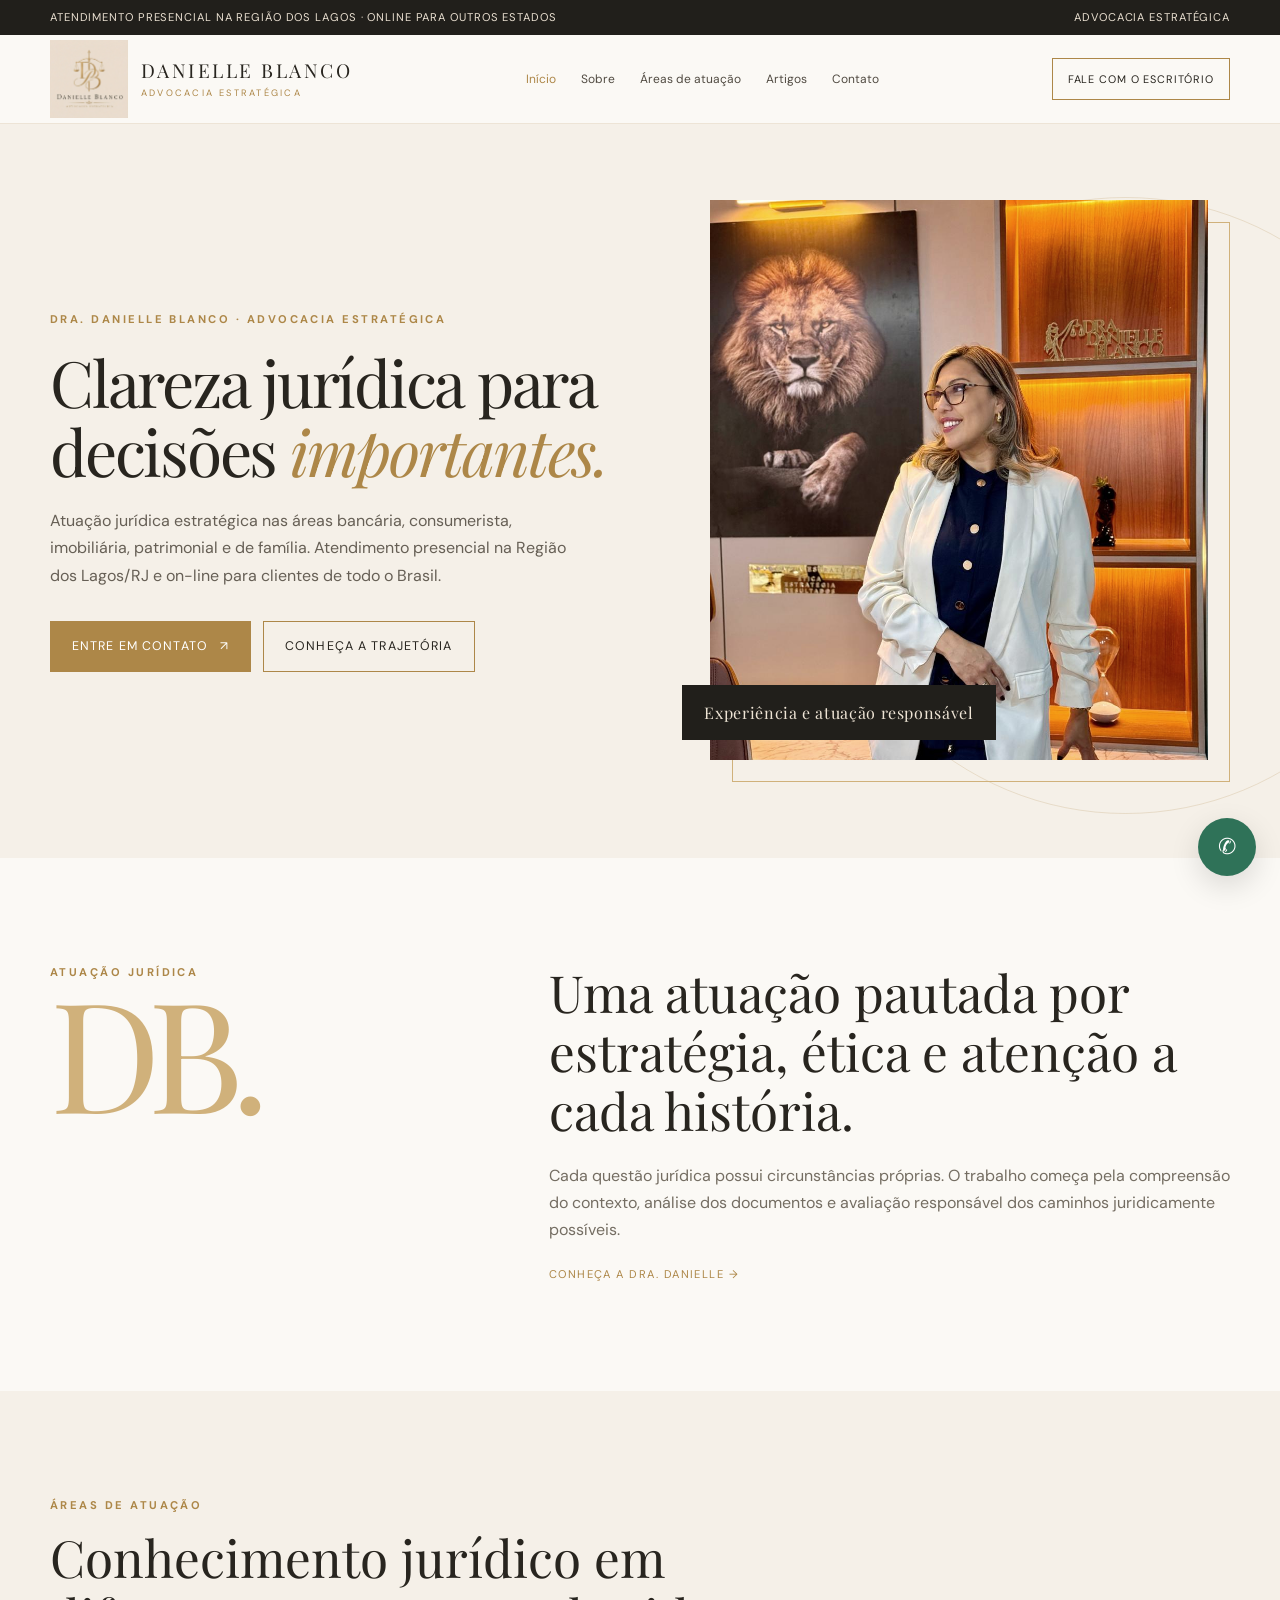
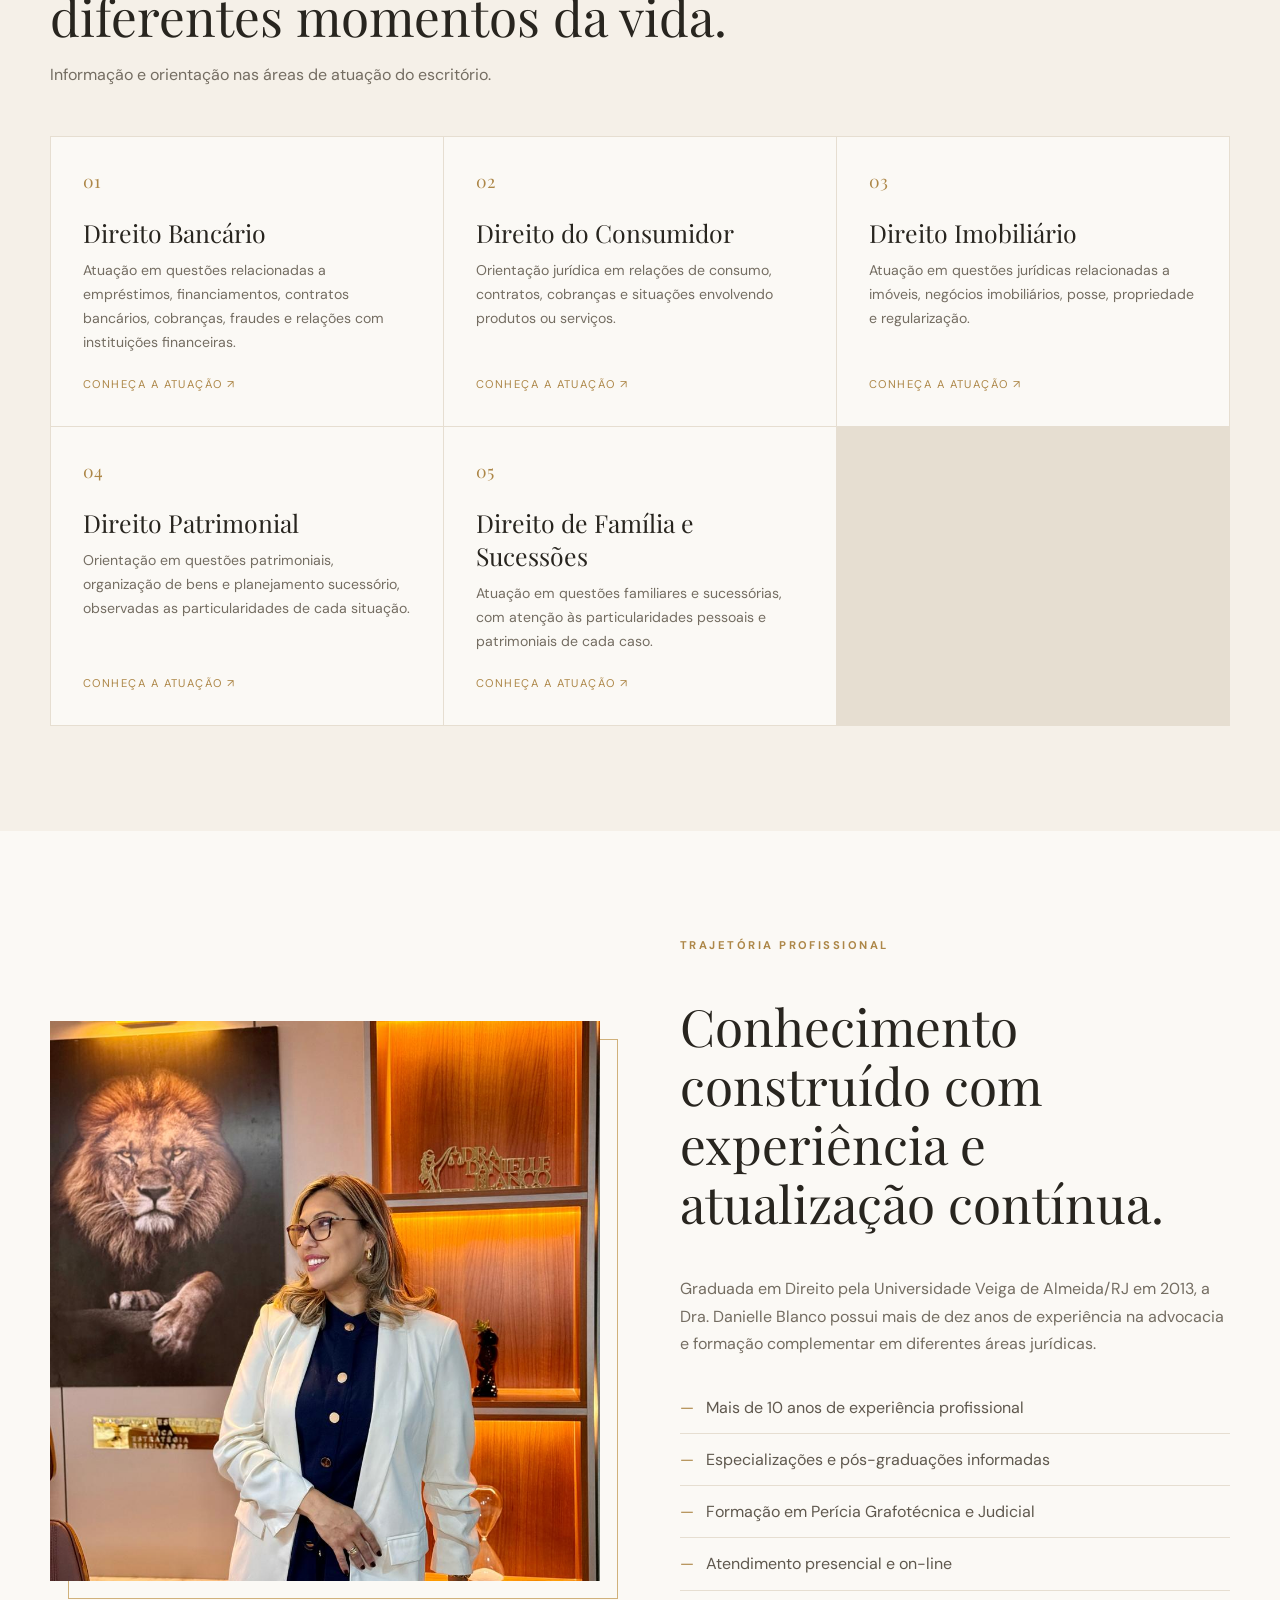
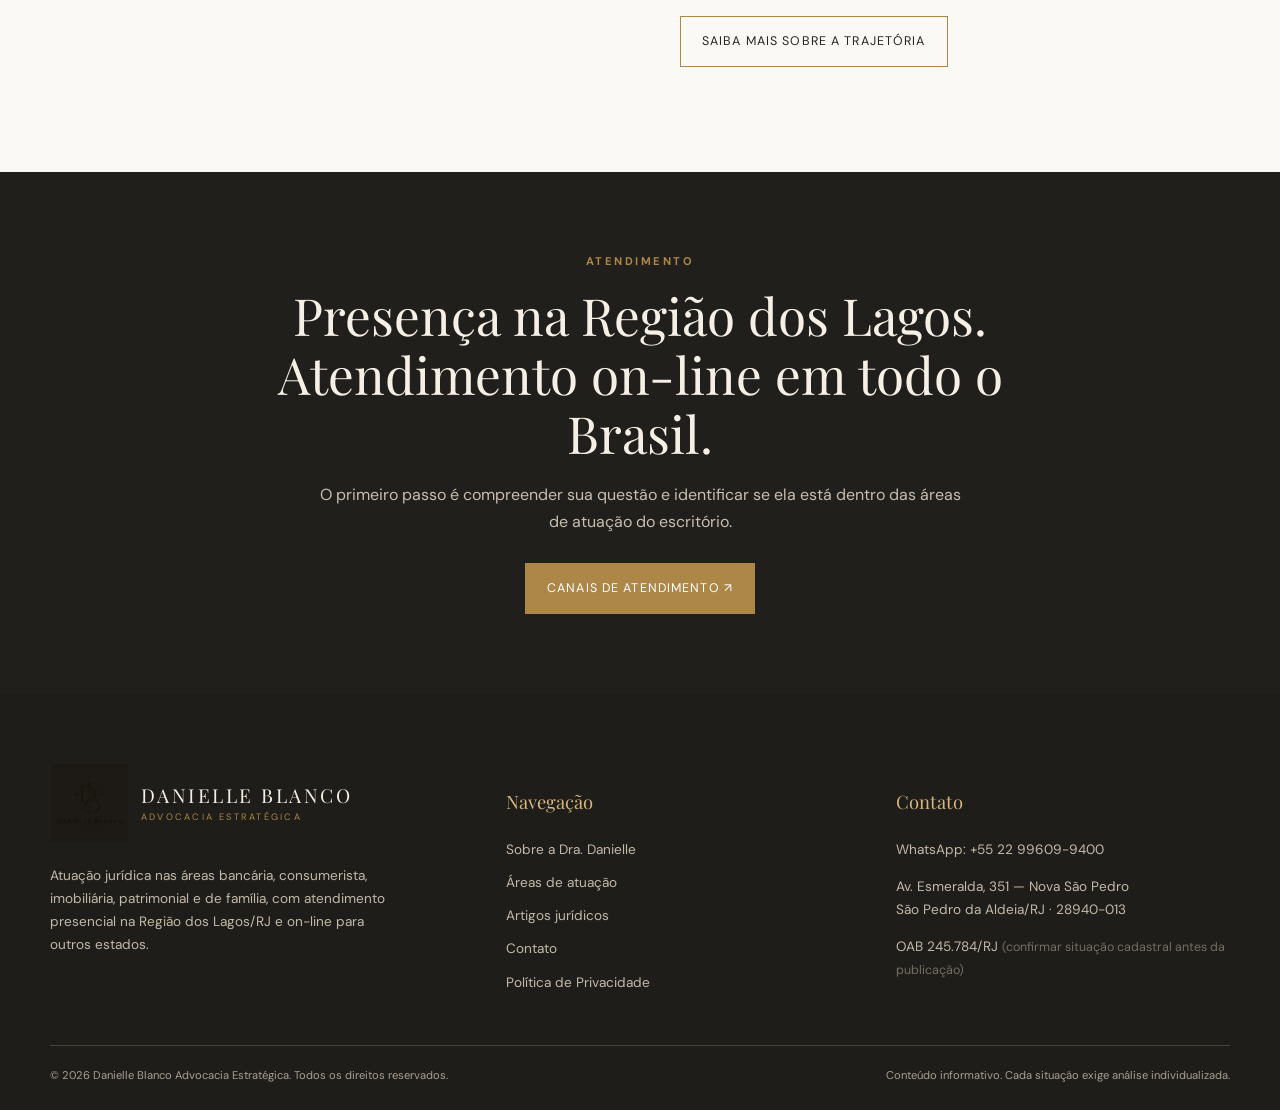
==== index.html @ 58172bd4 "first commit" ====
<!doctype html><html lang="pt-BR"><head><meta charset="utf-8"><meta name="viewport" content="width=device-width, initial-scale=1"><title>Dra. Danielle Blanco | Advocacia Estratégica</title><meta name="description" content="Advocacia bancária, consumerista, imobiliária, patrimonial e de família. Atendimento na Região dos Lagos/RJ e on-line em todo o Brasil."><meta name="robots" content="index,follow"><link rel="canonical" href="https://www.seudominio.com.br/index.html"><meta property="og:type" content="website"><meta property="og:title" content="Dra. Danielle Blanco | Advocacia Estratégica"><meta property="og:description" content="Advocacia bancária, consumerista, imobiliária, patrimonial e de família. Atendimento na Região dos Lagos/RJ e on-line em todo o Brasil."><meta property="og:image" content="assets/danielle-blanco-escritorio.jpg"><meta name="theme-color" content="#f5f0e8"><link rel="stylesheet" href="assets/site.css"><link rel="icon" href="assets/logo-danielle-blanco.jpg"></head><body><div class="topbar"><div class="container"><span>ATENDIMENTO PRESENCIAL NA REGIÃO DOS LAGOS · ONLINE PARA OUTROS ESTADOS</span><span>ADVOCACIA ESTRATÉGICA</span></div></div>
<header class="header"><div class="container nav"><a class="brand" href="index.html"><img src="assets/logo-danielle-blanco.jpg" alt="Logotipo Danielle Blanco Advocacia Estratégica"><span class="brand-name">DANIELLE BLANCO<span class="brand-sub">Advocacia Estratégica</span></span></a><button class="menu-btn" aria-label="Abrir menu" aria-expanded="false">☰</button><nav class="navlinks" aria-label="Navegação principal"><a class="active" href="index.html">Início</a><a href="sobre.html">Sobre</a><a href="index.html#areas">Áreas de atuação</a><a href="artigos.html">Artigos</a><a href="contato.html">Contato</a></nav><a class="nav-cta" href="contato.html">Fale com o escritório</a></div></header><main><section class="hero"><div class="container hero-grid"><div class="reveal"><div class="eyebrow">Dra. Danielle Blanco · Advocacia Estratégica</div><h1>Clareza jurídica para decisões <em>importantes.</em></h1><p>Atuação jurídica estratégica nas áreas bancária, consumerista, imobiliária, patrimonial e de família. Atendimento presencial na Região dos Lagos/RJ e on-line para clientes de todo o Brasil.</p><div class="hero-actions"><a class="btn" href="contato.html">Entre em contato <span>↗</span></a><a class="btn btn-outline" href="sobre.html">Conheça a trajetória</a></div></div><div class="hero-photo reveal delay-2"><img src="assets/danielle-blanco-escritorio.jpg" alt="Dra. Danielle Blanco em seu escritório"><div class="photo-caption">Experiência e atuação responsável</div></div></div></section>
<section class="section"><div class="container intro-grid"><div class="reveal"><div class="eyebrow">Atuação jurídica</div><div class="intro-mark">DB.</div></div><div class="intro-copy reveal delay-1"><h2>Uma atuação pautada por estratégia, ética e atenção a cada história.</h2><p class="muted">Cada questão jurídica possui circunstâncias próprias. O trabalho começa pela compreensão do contexto, análise dos documentos e avaliação responsável dos caminhos juridicamente possíveis.</p><a class="arrow-link" href="sobre.html">Conheça a Dra. Danielle →</a></div></div></section>
<section class="section specialties" id="areas"><div class="container"><div class="section-head reveal"><div class="eyebrow">Áreas de atuação</div><h2>Conhecimento jurídico em diferentes momentos da vida.</h2><p>Informação e orientação nas áreas de atuação do escritório.</p></div><div class="cards"><a class="specialty-card reveal delay-0" href="direito-bancario.html"><span class="number">01</span><h3>Direito Bancário</h3><p>Atuação em questões relacionadas a empréstimos, financiamentos, contratos bancários, cobranças, fraudes e relações com instituições financeiras.</p><span class="arrow-link">Conheça a atuação ↗</span></a><a class="specialty-card reveal delay-1" href="direito-do-consumidor.html"><span class="number">02</span><h3>Direito do Consumidor</h3><p>Orientação jurídica em relações de consumo, contratos, cobranças e situações envolvendo produtos ou serviços.</p><span class="arrow-link">Conheça a atuação ↗</span></a><a class="specialty-card reveal delay-2" href="direito-imobiliario.html"><span class="number">03</span><h3>Direito Imobiliário</h3><p>Atuação em questões jurídicas relacionadas a imóveis, negócios imobiliários, posse, propriedade e regularização.</p><span class="arrow-link">Conheça a atuação ↗</span></a><a class="specialty-card reveal delay-0" href="direito-patrimonial.html"><span class="number">04</span><h3>Direito Patrimonial</h3><p>Orientação em questões patrimoniais, organização de bens e planejamento sucessório, observadas as particularidades de cada situação.</p><span class="arrow-link">Conheça a atuação ↗</span></a><a class="specialty-card reveal delay-1" href="familia-e-sucessoes.html"><span class="number">05</span><h3>Direito de Família e Sucessões</h3><p>Atuação em questões familiares e sucessórias, com atenção às particularidades pessoais e patrimoniais de cada caso.</p><span class="arrow-link">Conheça a atuação ↗</span></a></div></div></section>
<section class="section"><div class="container split"><div class="split-photo reveal"><img src="assets/danielle-blanco-escritorio.jpg" alt="Retrato profissional da Dra. Danielle Blanco"></div><div class="reveal delay-1"><div class="eyebrow">Trajetória profissional</div><h2 class="serif" style="font-size:clamp(2.2rem,4vw,3.7rem);line-height:1.15">Conhecimento construído com experiência e atualização contínua.</h2><p class="muted">Graduada em Direito pela Universidade Veiga de Almeida/RJ em 2013, a Dra. Danielle Blanco possui mais de dez anos de experiência na advocacia e formação complementar em diferentes áreas jurídicas.</p><ul class="feature-list"><li>Mais de 10 anos de experiência profissional</li><li>Especializações e pós-graduações informadas</li><li>Formação em Perícia Grafotécnica e Judicial</li><li>Atendimento presencial e on-line</li></ul><a class="btn btn-outline" href="sobre.html">Saiba mais sobre a trajetória</a></div></div></section>
<section class="band"><div class="container reveal"><div class="eyebrow">Atendimento</div><h2>Presença na Região dos Lagos. Atendimento on-line em todo o Brasil.</h2><p>O primeiro passo é compreender sua questão e identificar se ela está dentro das áreas de atuação do escritório.</p><a class="btn" href="contato.html">Canais de atendimento ↗</a></div></section></main><footer class="footer"><div class="container"><div class="footer-grid">
<div><a class="brand" href="index.html"><img src="assets/logo-danielle-blanco.jpg" alt="Logo Danielle Blanco"><span class="brand-name">DANIELLE BLANCO<span class="brand-sub">Advocacia Estratégica</span></span></a><p style="max-width:340px;margin-top:22px">Atuação jurídica nas áreas bancária, consumerista, imobiliária, patrimonial e de família, com atendimento presencial na Região dos Lagos/RJ e on-line para outros estados.</p></div>
<div><h4>Navegação</h4><div class="footer-links"><a href="sobre.html">Sobre a Dra. Danielle</a><a href="index.html#areas">Áreas de atuação</a><a href="artigos.html">Artigos jurídicos</a><a href="contato.html">Contato</a><a href="privacidade.html">Política de Privacidade</a></div></div>
<div><h4>Contato</h4><p>WhatsApp: <a href="https://wa.me/5522996099400" target="_blank" rel="noopener">+55 22 99609-9400</a></p><p>Av. Esmeralda, 351 — Nova São Pedro<br>São Pedro da Aldeia/RJ · 28940-013</p><p>OAB 245.784/RJ <span class="legal-small">(confirmar situação cadastral antes da publicação)</span></p></div>
</div><div class="copyright"><span>© <span data-year></span> Danielle Blanco Advocacia Estratégica. Todos os direitos reservados.</span><span>Conteúdo informativo. Cada situação exige análise individualizada.</span></div></div></footer><a class="whatsapp" href="https://wa.me/5522996099400" target="_blank" rel="noopener" aria-label="Conversar pelo WhatsApp">✆</a><script src="assets/site.js" defer></script></body></html>
---- assets/site.css ----
@import url('https://fonts.googleapis.com/css2?family=DM+Sans:wght@400;500;600;700&family=Playfair+Display:wght@400;500;600&display=swap');
:root{--ivory:#f5f0e8;--paper:#fbf9f5;--ink:#28251f;--muted:#746d62;--gold:#ad8748;--gold2:#d0b17b;--line:#e6ded1;--dark:#211f1b;--white:#fff;--serif:'Playfair Display',Georgia,serif;--sans:'DM Sans',Arial,sans-serif;--max:1180px}
*{box-sizing:border-box}html{scroll-behavior:smooth}body{margin:0;background:var(--paper);color:var(--ink);font-family:var(--sans);line-height:1.7;-webkit-font-smoothing:antialiased}a{color:inherit;text-decoration:none}img{display:block;max-width:100%}button{font:inherit}.container{width:min(var(--max),calc(100% - 48px));margin:auto}.eyebrow{font-size:.7rem;letter-spacing:.22em;text-transform:uppercase;color:var(--gold);font-weight:700}.serif{font-family:var(--serif);font-weight:400}.muted{color:var(--muted)}.gold-line{width:64px;height:1px;background:var(--gold);margin:22px 0}.btn{display:inline-flex;align-items:center;justify-content:center;gap:12px;padding:14px 21px;border:1px solid var(--gold);background:var(--gold);color:white;font-size:.78rem;letter-spacing:.09em;text-transform:uppercase;transition:.35s ease;cursor:pointer}.btn:hover{background:var(--ink);border-color:var(--ink);transform:translateY(-2px)}.btn-outline{background:transparent;color:var(--ink)}.btn-outline:hover{color:#fff}.topbar{background:var(--dark);color:#e9dfd0;font-size:.7rem;letter-spacing:.08em;padding:8px 0}.topbar .container{display:flex;justify-content:space-between;gap:16px}.header{position:sticky;top:0;z-index:50;background:rgba(251,249,245,.94);backdrop-filter:blur(14px);border-bottom:1px solid rgba(173,135,72,.18)}.nav{height:88px;display:flex;align-items:center;justify-content:space-between}.brand{display:flex;align-items:center;gap:13px}.brand img{width:78px;height:78px;object-fit:contain;object-position:center;background:transparent;mix-blend-mode:multiply;flex:0 0 auto}.brand-name{font-family:var(--serif);font-size:1.2rem;letter-spacing:.13em;line-height:1.15}.brand-sub{display:block;font: .58rem var(--sans);letter-spacing:.24em;color:var(--gold);margin-top:5px;text-transform:uppercase}.navlinks{display:flex;align-items:center;gap:25px;font-size:.75rem;color:#514b42}.navlinks a{transition:color .25s}.navlinks a:hover,.navlinks a.active{color:var(--gold)}.nav-cta{padding:11px 15px;border:1px solid var(--gold);font-size:.68rem;letter-spacing:.08em;text-transform:uppercase}.menu-btn{display:none;background:none;border:0;font-size:1.5rem;color:var(--ink)}.hero{position:relative;overflow:hidden;background:var(--ivory);min-height:660px;display:flex;align-items:center}.hero:after{content:"";position:absolute;width:48vw;height:48vw;border:1px solid rgba(173,135,72,.2);border-radius:50%;right:-12vw;top:10%;pointer-events:none}.hero-grid{display:grid;grid-template-columns:1fr .88fr;align-items:center;gap:70px;padding:76px 0;position:relative;z-index:1}.hero h1{font:clamp(2.8rem,5vw,5.3rem)/1.08 var(--serif);letter-spacing:-.035em;margin:18px 0 22px;max-width:660px}.hero h1 em{color:var(--gold);font-weight:400}.hero p{max-width:530px;color:#665f55;font-size:1rem}.hero-photo{position:relative;padding:0 22px 22px 0}.hero-photo:before{content:"";position:absolute;inset:22px 0 0 22px;border:1px solid var(--gold2)}.hero-photo img{position:relative;width:100%;height:560px;object-fit:cover;object-position:center 24%;filter:saturate(.88)}.photo-caption{position:absolute;bottom:42px;left:-28px;background:var(--dark);color:#eee4d5;padding:17px 22px;font:1rem var(--serif);letter-spacing:.04em}.hero-actions{display:flex;gap:12px;flex-wrap:wrap;margin-top:32px}.section{padding:105px 0}.section-head{max-width:690px;margin-bottom:48px}.section-head h2{font:clamp(2.1rem,4vw,3.6rem)/1.14 var(--serif);margin:13px 0}.section-head p{color:var(--muted)}.intro-grid{display:grid;grid-template-columns:.75fr 1.25fr;gap:90px;align-items:start}.intro-mark{font:clamp(5rem,12vw,10rem)/.9 var(--serif);color:var(--gold2);letter-spacing:-.08em}.intro-copy h2{font:clamp(2rem,4vw,3.5rem)/1.15 var(--serif);margin:0 0 22px}.specialties{background:var(--ivory)}.cards{display:grid;grid-template-columns:repeat(3,1fr);gap:1px;background:var(--line);border:1px solid var(--line)}.specialty-card{background:var(--paper);padding:32px;min-height:250px;display:flex;flex-direction:column;transition:background .35s,transform .35s}.specialty-card:hover{background:#fff;transform:translateY(-5px);position:relative;z-index:2}.number{font:1.1rem var(--serif);color:var(--gold)}.specialty-card h3{font:1.55rem var(--serif);font-weight:400;margin:24px 0 10px}.specialty-card p{font-size:.88rem;color:var(--muted);margin:0 0 20px}.arrow-link{margin-top:auto;font-size:.7rem;letter-spacing:.13em;text-transform:uppercase;color:var(--gold)}.split{display:grid;grid-template-columns:1fr 1fr;gap:80px;align-items:center}.split-photo{position:relative}.split-photo img{width:100%;height:560px;object-fit:cover;object-position:center 20%}.split-photo:after{content:"";position:absolute;inset:18px -18px -18px 18px;border:1px solid var(--gold2);z-index:-1}.feature-list{list-style:none;padding:0;margin:25px 0}.feature-list li{padding:12px 0;border-bottom:1px solid var(--line);color:#5f584e}.feature-list li:before{content:"—";color:var(--gold);margin-right:12px}.band{background:var(--dark);color:#f5efe5;padding:80px 0;text-align:center}.band h2{font:clamp(2rem,4vw,3.6rem)/1.15 var(--serif);max-width:820px;margin:15px auto}.band p{color:#c8beb0;max-width:650px;margin:18px auto 28px}.page-hero{background:var(--ivory);padding:100px 0 82px;border-bottom:1px solid var(--line)}.page-hero h1{font:clamp(2.7rem,5vw,4.7rem)/1.08 var(--serif);max-width:900px;margin:16px 0}.page-hero p{max-width:690px;color:var(--muted);font-size:1.02rem}.content-grid{display:grid;grid-template-columns:minmax(0,780px) 1fr;gap:80px}.prose h2{font:2rem var(--serif);font-weight:400;margin:42px 0 14px}.prose h3{font:1.35rem var(--serif);font-weight:400;margin:30px 0 10px}.prose p,.prose li{color:#625b51}.prose ul{padding-left:20px}.prose li{padding:5px 0}.side-note{background:var(--ivory);padding:28px;height:max-content}.side-note h3{font:1.4rem var(--serif);font-weight:400;margin:0 0 12px}.side-note p{font-size:.88rem;color:var(--muted)}.pillars{display:grid;grid-template-columns:repeat(2,1fr);gap:15px;margin:30px 0}.pillar{border:1px solid var(--line);padding:20px}.pillar strong{display:block;font:1.2rem var(--serif);font-weight:400;margin-bottom:5px}.article-grid{display:grid;grid-template-columns:repeat(2,1fr);gap:22px}.article-card{padding:28px;border:1px solid var(--line);background:#fff}.article-card h3{font:1.5rem var(--serif);font-weight:400;margin:12px 0}.article-card p{font-size:.9rem;color:var(--muted)}.contact-grid{display:grid;grid-template-columns:1fr 1fr;gap:60px}.contact-item{padding:20px 0;border-bottom:1px solid var(--line)}.contact-item strong{display:block;font:1.25rem var(--serif);font-weight:400}.form{display:grid;gap:14px}.form input,.form textarea,.form select{width:100%;padding:15px;border:1px solid var(--line);background:#fff;font: .9rem var(--sans);color:var(--ink)}.form textarea{min-height:130px;resize:vertical}.footer{background:#1f1d19;color:#eee5d8;padding:70px 0 25px}.footer-grid{display:grid;grid-template-columns:1.2fr 1fr 1fr;gap:55px}.footer .brand-name{color:#f5eee4}.footer p,.footer a{color:#c3b9aa;font-size:.85rem}.footer h4{font:1.15rem var(--serif);font-weight:400;color:#d5b77f}.footer-links{display:grid;gap:10px}.copyright{border-top:1px solid #474137;margin-top:50px;padding-top:20px;color:#a99f91;font-size:.7rem;display:flex;justify-content:space-between;gap:20px}.reveal{opacity:0;transform:translateY(24px);transition:opacity .8s ease,transform .8s cubic-bezier(.2,.7,.2,1)}.reveal.visible{opacity:1;transform:none}.delay-1{transition-delay:.12s}.delay-2{transition-delay:.24s}.delay-3{transition-delay:.36s}.whatsapp{position:fixed;right:24px;bottom:24px;z-index:60;width:58px;height:58px;border-radius:50%;background:#2f7258;color:white;display:grid;place-items:center;box-shadow:0 10px 30px #0002;font-size:1.35rem;transition:.3s}.whatsapp:hover{transform:translateY(-4px) scale(1.04)}.notice{background:#f2eadc;border-left:3px solid var(--gold);padding:16px 20px;color:#625747;font-size:.85rem}.breadcrumb{font-size:.72rem;color:var(--muted);letter-spacing:.04em;margin-bottom:20px}.breadcrumb a{color:var(--gold)}.legal-small{font-size:.78rem;color:var(--muted)}@media(max-width:900px){.navlinks{display:none;position:absolute;top:88px;left:0;right:0;background:var(--paper);padding:25px 24px;flex-direction:column;align-items:flex-start;border-bottom:1px solid var(--line)}.navlinks.open{display:flex}.menu-btn{display:block}.nav-cta{display:none}.hero-grid,.intro-grid,.split,.content-grid,.contact-grid{grid-template-columns:1fr;gap:42px}.hero{min-height:auto}.hero-grid{padding:65px 0}.hero-photo img{height:520px}.cards{grid-template-columns:repeat(2,1fr)}.footer-grid{grid-template-columns:1fr 1fr}.split-photo{max-width:600px}.content-grid{gap:35px}}@media(max-width:600px){.brand img{width:62px;height:62px}.container{width:min(100% - 34px,var(--max))}.topbar .container{justify-content:center;text-align:center}.topbar span:last-child{display:none}.nav{height:76px}.brand img{width:52px;height:52px}.brand-name{font-size:1rem}.navlinks{top:76px}.hero h1{font-size:2.75rem}.hero-photo img{height:430px}.photo-caption{left:-8px;bottom:28px}.section{padding:72px 0}.cards,.article-grid,.pillars{grid-template-columns:1fr}.specialty-card{min-height:220px}.page-hero{padding:70px 0 58px}.footer-grid{grid-template-columns:1fr;gap:30px}.copyright{flex-direction:column}.split-photo img{height:440px}.band{padding:65px 0}.intro-grid{gap:20px}.intro-mark{font-size:6rem}}@media(prefers-reduced-motion:reduce){html{scroll-behavior:auto}*,*:before,*:after{animation-duration:.01ms!important;transition-duration:.01ms!important}.reveal{opacity:1;transform:none}}
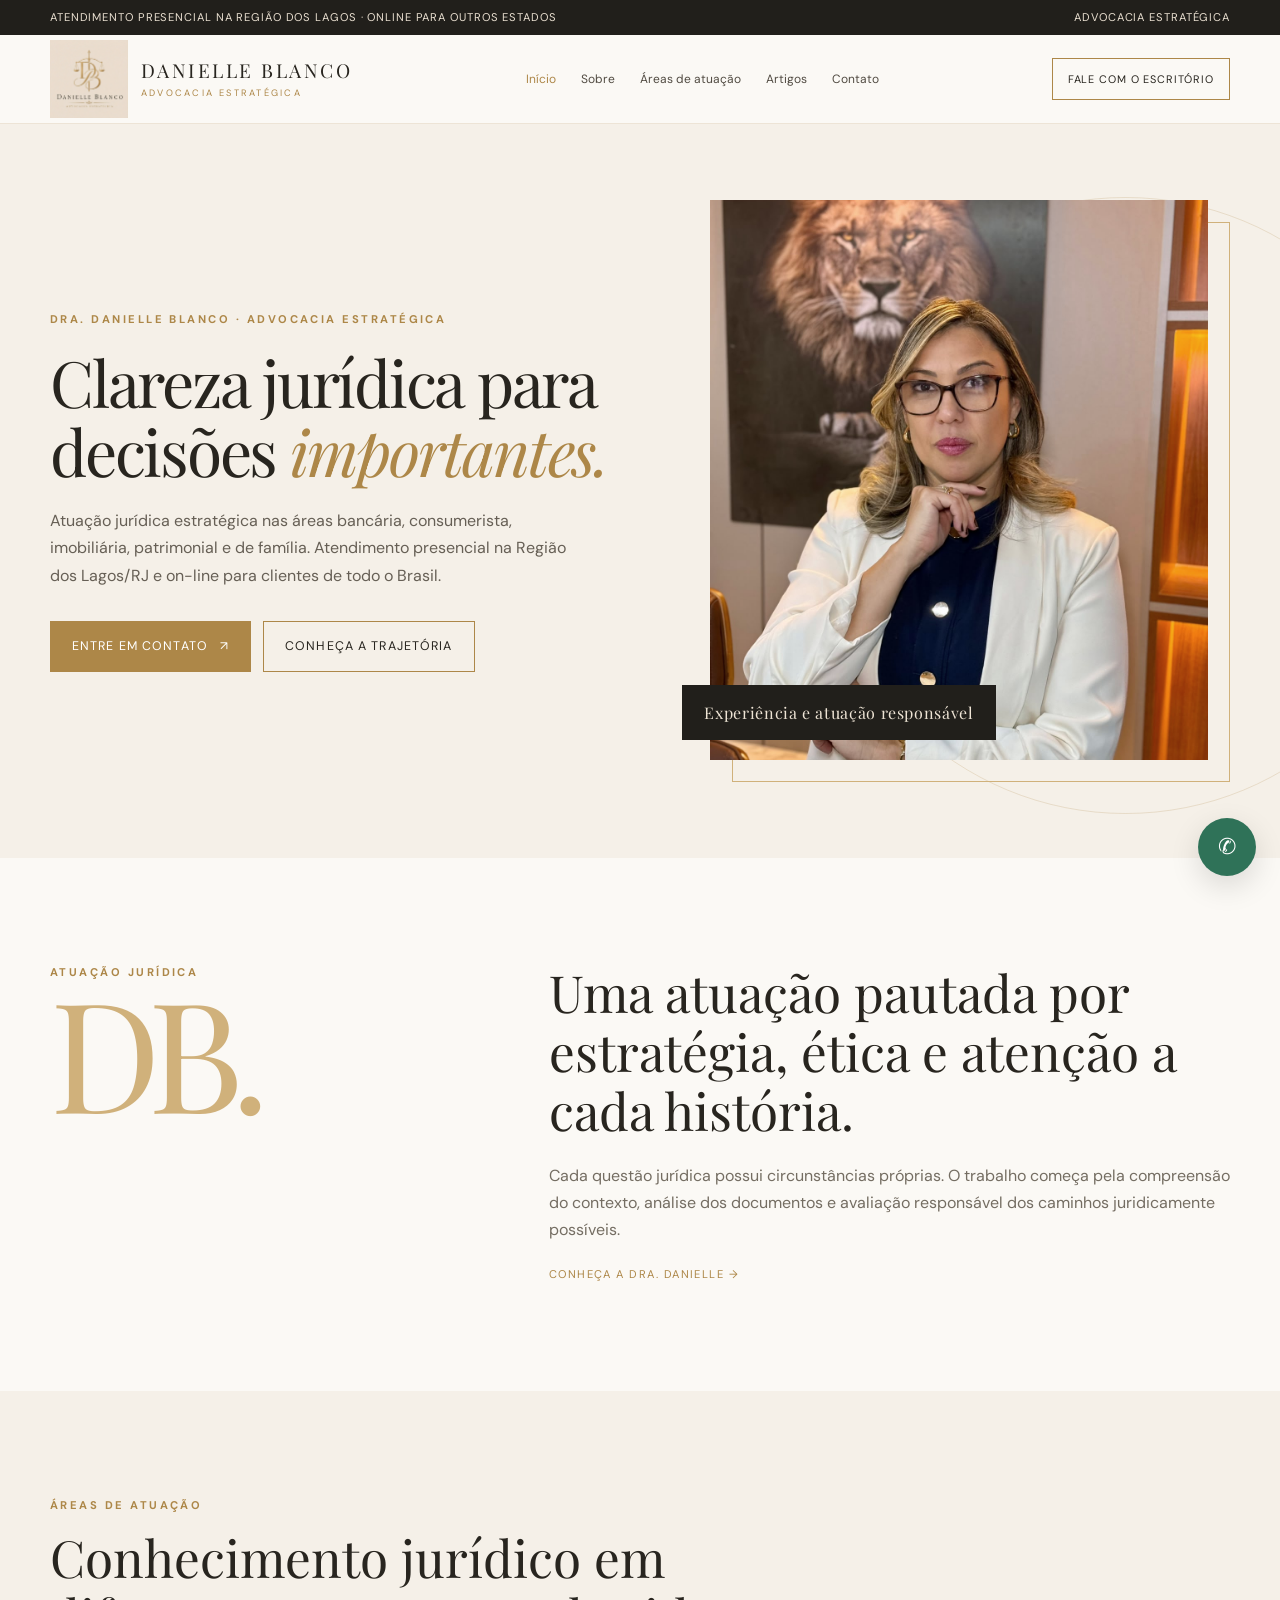
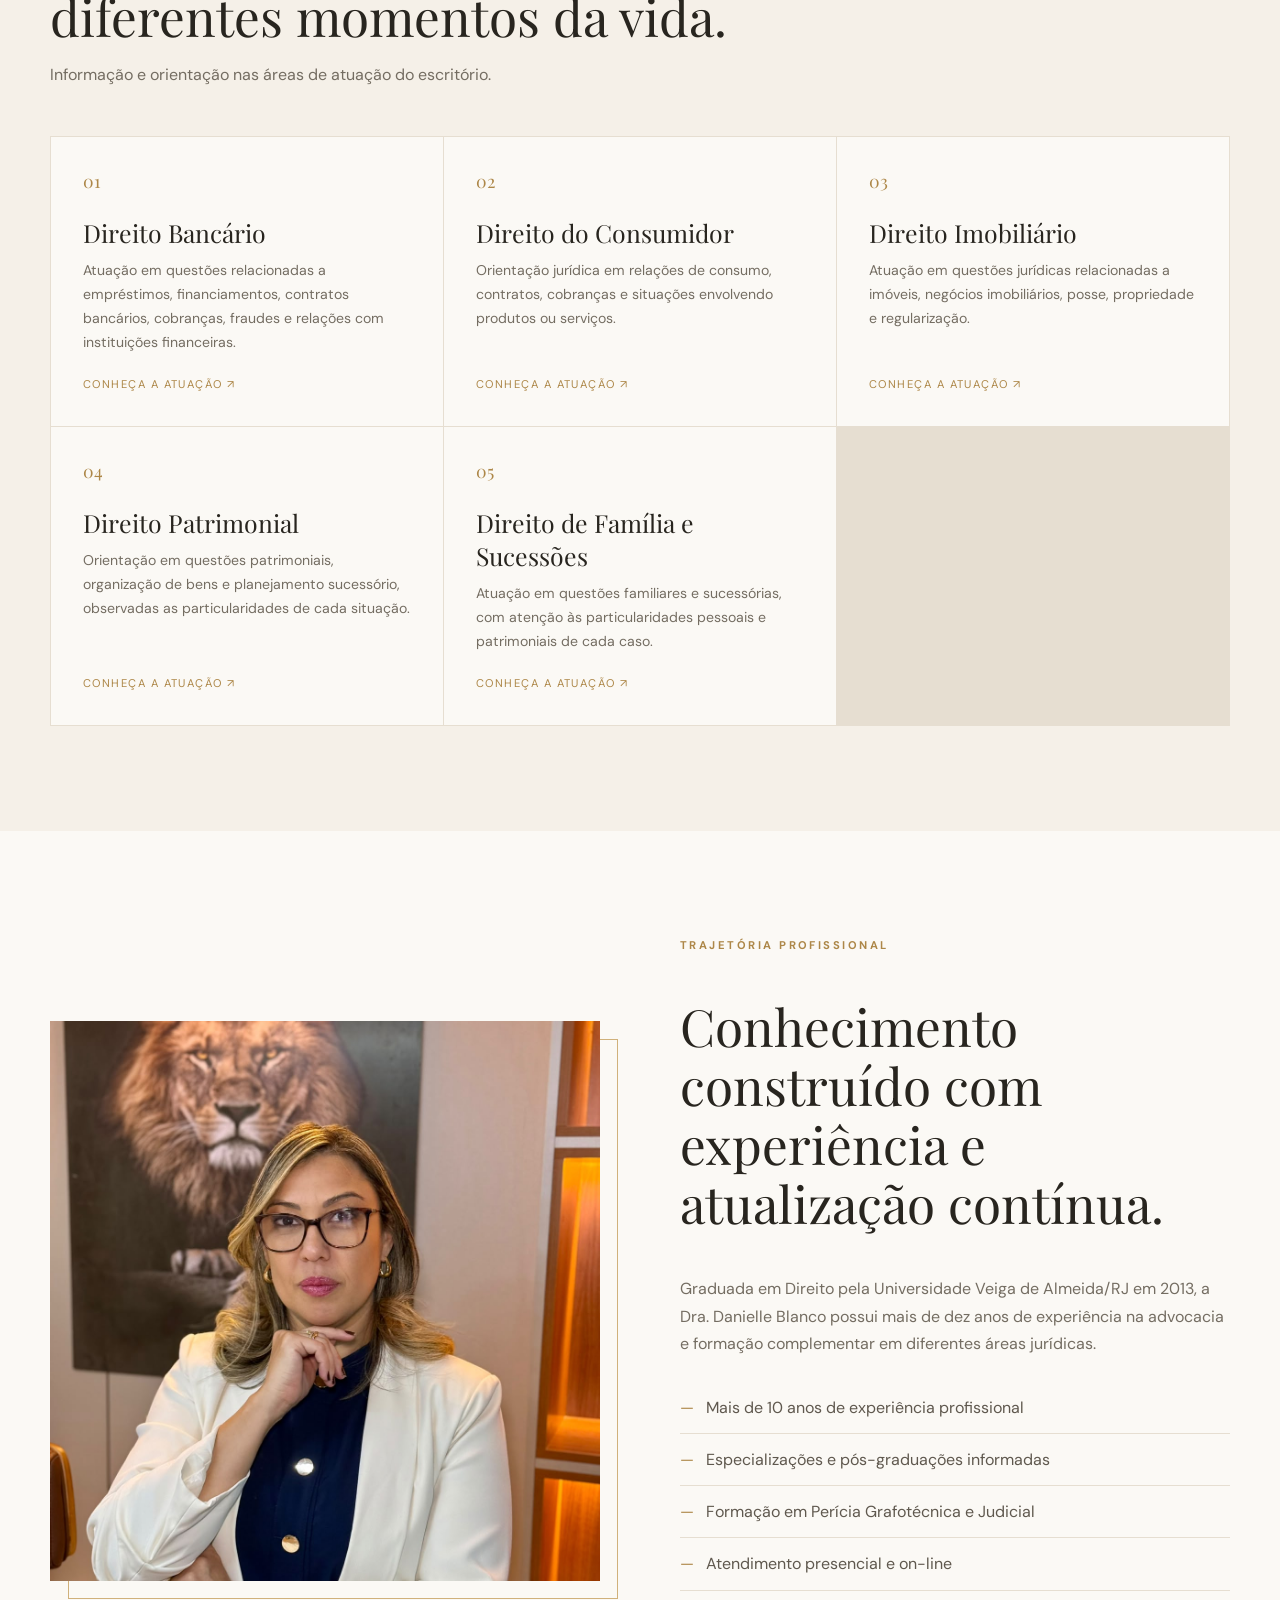
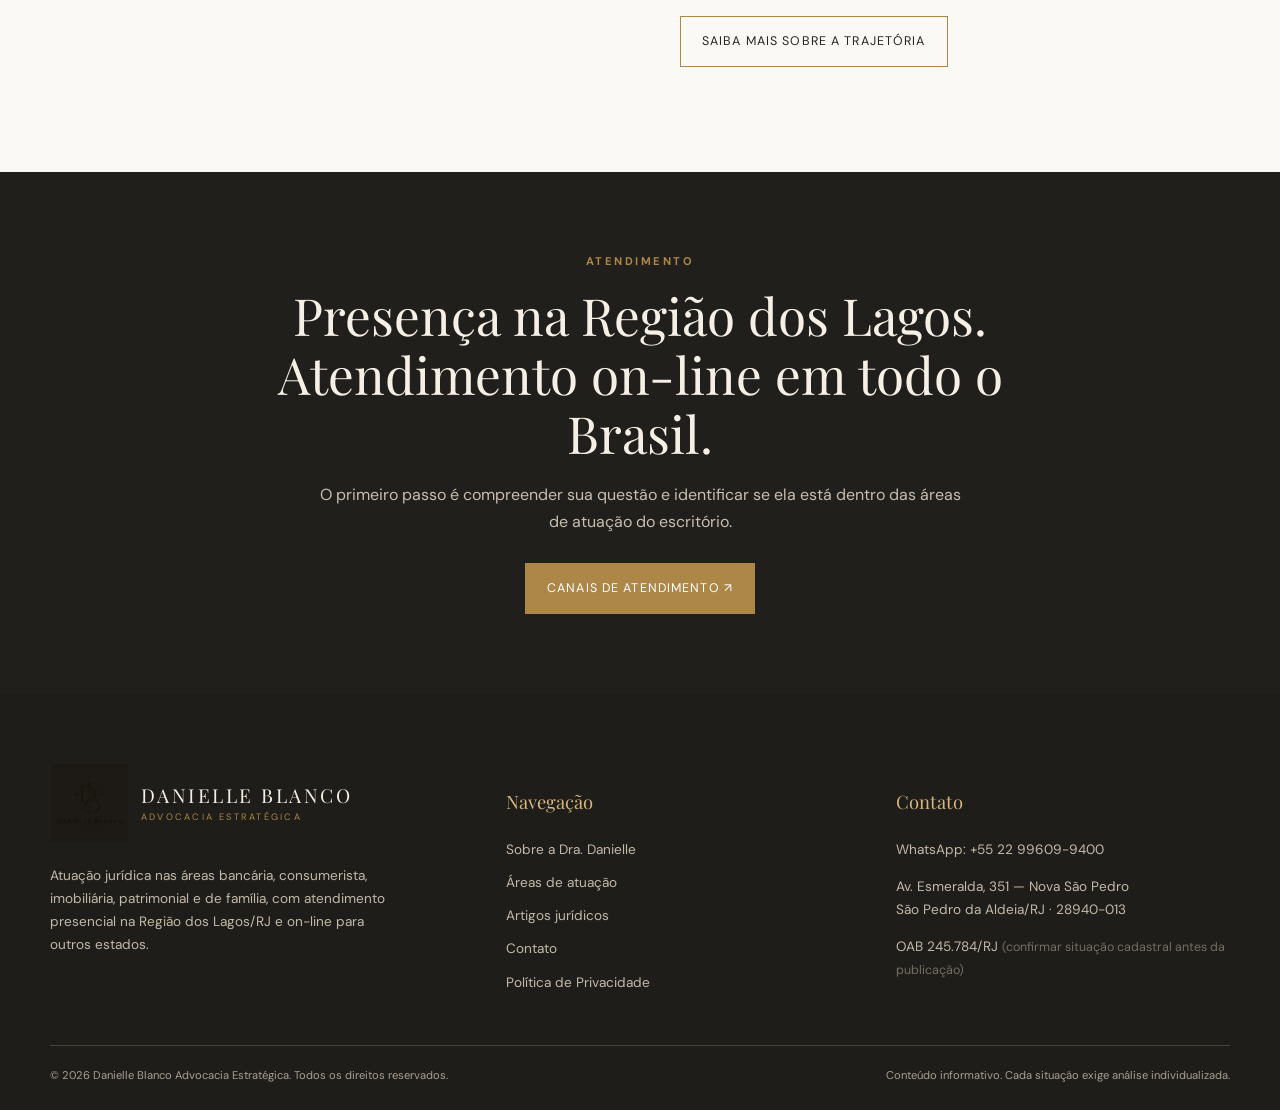
==== commit 4aa1743b: "add new picture" ====
--- a/index.html
+++ b/index.html
@@ -1,10 +1,171 @@
-<!doctype html><html lang="pt-BR"><head><meta charset="utf-8"><meta name="viewport" content="width=device-width, initial-scale=1"><title>Dra. Danielle Blanco | Advocacia Estratégica</title><meta name="description" content="Advocacia bancária, consumerista, imobiliária, patrimonial e de família. Atendimento na Região dos Lagos/RJ e on-line em todo o Brasil."><meta name="robots" content="index,follow"><link rel="canonical" href="https://www.seudominio.com.br/index.html"><meta property="og:type" content="website"><meta property="og:title" content="Dra. Danielle Blanco | Advocacia Estratégica"><meta property="og:description" content="Advocacia bancária, consumerista, imobiliária, patrimonial e de família. Atendimento na Região dos Lagos/RJ e on-line em todo o Brasil."><meta property="og:image" content="assets/danielle-blanco-escritorio.jpg"><meta name="theme-color" content="#f5f0e8"><link rel="stylesheet" href="assets/site.css"><link rel="icon" href="assets/logo-danielle-blanco.jpg"></head><body><div class="topbar"><div class="container"><span>ATENDIMENTO PRESENCIAL NA REGIÃO DOS LAGOS · ONLINE PARA OUTROS ESTADOS</span><span>ADVOCACIA ESTRATÉGICA</span></div></div>
-<header class="header"><div class="container nav"><a class="brand" href="index.html"><img src="assets/logo-danielle-blanco.jpg" alt="Logotipo Danielle Blanco Advocacia Estratégica"><span class="brand-name">DANIELLE BLANCO<span class="brand-sub">Advocacia Estratégica</span></span></a><button class="menu-btn" aria-label="Abrir menu" aria-expanded="false">☰</button><nav class="navlinks" aria-label="Navegação principal"><a class="active" href="index.html">Início</a><a href="sobre.html">Sobre</a><a href="index.html#areas">Áreas de atuação</a><a href="artigos.html">Artigos</a><a href="contato.html">Contato</a></nav><a class="nav-cta" href="contato.html">Fale com o escritório</a></div></header><main><section class="hero"><div class="container hero-grid"><div class="reveal"><div class="eyebrow">Dra. Danielle Blanco · Advocacia Estratégica</div><h1>Clareza jurídica para decisões <em>importantes.</em></h1><p>Atuação jurídica estratégica nas áreas bancária, consumerista, imobiliária, patrimonial e de família. Atendimento presencial na Região dos Lagos/RJ e on-line para clientes de todo o Brasil.</p><div class="hero-actions"><a class="btn" href="contato.html">Entre em contato <span>↗</span></a><a class="btn btn-outline" href="sobre.html">Conheça a trajetória</a></div></div><div class="hero-photo reveal delay-2"><img src="assets/danielle-blanco-escritorio.jpg" alt="Dra. Danielle Blanco em seu escritório"><div class="photo-caption">Experiência e atuação responsável</div></div></div></section>
-<section class="section"><div class="container intro-grid"><div class="reveal"><div class="eyebrow">Atuação jurídica</div><div class="intro-mark">DB.</div></div><div class="intro-copy reveal delay-1"><h2>Uma atuação pautada por estratégia, ética e atenção a cada história.</h2><p class="muted">Cada questão jurídica possui circunstâncias próprias. O trabalho começa pela compreensão do contexto, análise dos documentos e avaliação responsável dos caminhos juridicamente possíveis.</p><a class="arrow-link" href="sobre.html">Conheça a Dra. Danielle →</a></div></div></section>
-<section class="section specialties" id="areas"><div class="container"><div class="section-head reveal"><div class="eyebrow">Áreas de atuação</div><h2>Conhecimento jurídico em diferentes momentos da vida.</h2><p>Informação e orientação nas áreas de atuação do escritório.</p></div><div class="cards"><a class="specialty-card reveal delay-0" href="direito-bancario.html"><span class="number">01</span><h3>Direito Bancário</h3><p>Atuação em questões relacionadas a empréstimos, financiamentos, contratos bancários, cobranças, fraudes e relações com instituições financeiras.</p><span class="arrow-link">Conheça a atuação ↗</span></a><a class="specialty-card reveal delay-1" href="direito-do-consumidor.html"><span class="number">02</span><h3>Direito do Consumidor</h3><p>Orientação jurídica em relações de consumo, contratos, cobranças e situações envolvendo produtos ou serviços.</p><span class="arrow-link">Conheça a atuação ↗</span></a><a class="specialty-card reveal delay-2" href="direito-imobiliario.html"><span class="number">03</span><h3>Direito Imobiliário</h3><p>Atuação em questões jurídicas relacionadas a imóveis, negócios imobiliários, posse, propriedade e regularização.</p><span class="arrow-link">Conheça a atuação ↗</span></a><a class="specialty-card reveal delay-0" href="direito-patrimonial.html"><span class="number">04</span><h3>Direito Patrimonial</h3><p>Orientação em questões patrimoniais, organização de bens e planejamento sucessório, observadas as particularidades de cada situação.</p><span class="arrow-link">Conheça a atuação ↗</span></a><a class="specialty-card reveal delay-1" href="familia-e-sucessoes.html"><span class="number">05</span><h3>Direito de Família e Sucessões</h3><p>Atuação em questões familiares e sucessórias, com atenção às particularidades pessoais e patrimoniais de cada caso.</p><span class="arrow-link">Conheça a atuação ↗</span></a></div></div></section>
-<section class="section"><div class="container split"><div class="split-photo reveal"><img src="assets/danielle-blanco-escritorio.jpg" alt="Retrato profissional da Dra. Danielle Blanco"></div><div class="reveal delay-1"><div class="eyebrow">Trajetória profissional</div><h2 class="serif" style="font-size:clamp(2.2rem,4vw,3.7rem);line-height:1.15">Conhecimento construído com experiência e atualização contínua.</h2><p class="muted">Graduada em Direito pela Universidade Veiga de Almeida/RJ em 2013, a Dra. Danielle Blanco possui mais de dez anos de experiência na advocacia e formação complementar em diferentes áreas jurídicas.</p><ul class="feature-list"><li>Mais de 10 anos de experiência profissional</li><li>Especializações e pós-graduações informadas</li><li>Formação em Perícia Grafotécnica e Judicial</li><li>Atendimento presencial e on-line</li></ul><a class="btn btn-outline" href="sobre.html">Saiba mais sobre a trajetória</a></div></div></section>
-<section class="band"><div class="container reveal"><div class="eyebrow">Atendimento</div><h2>Presença na Região dos Lagos. Atendimento on-line em todo o Brasil.</h2><p>O primeiro passo é compreender sua questão e identificar se ela está dentro das áreas de atuação do escritório.</p><a class="btn" href="contato.html">Canais de atendimento ↗</a></div></section></main><footer class="footer"><div class="container"><div class="footer-grid">
-<div><a class="brand" href="index.html"><img src="assets/logo-danielle-blanco.jpg" alt="Logo Danielle Blanco"><span class="brand-name">DANIELLE BLANCO<span class="brand-sub">Advocacia Estratégica</span></span></a><p style="max-width:340px;margin-top:22px">Atuação jurídica nas áreas bancária, consumerista, imobiliária, patrimonial e de família, com atendimento presencial na Região dos Lagos/RJ e on-line para outros estados.</p></div>
-<div><h4>Navegação</h4><div class="footer-links"><a href="sobre.html">Sobre a Dra. Danielle</a><a href="index.html#areas">Áreas de atuação</a><a href="artigos.html">Artigos jurídicos</a><a href="contato.html">Contato</a><a href="privacidade.html">Política de Privacidade</a></div></div>
-<div><h4>Contato</h4><p>WhatsApp: <a href="https://wa.me/5522996099400" target="_blank" rel="noopener">+55 22 99609-9400</a></p><p>Av. Esmeralda, 351 — Nova São Pedro<br>São Pedro da Aldeia/RJ · 28940-013</p><p>OAB 245.784/RJ <span class="legal-small">(confirmar situação cadastral antes da publicação)</span></p></div>
-</div><div class="copyright"><span>© <span data-year></span> Danielle Blanco Advocacia Estratégica. Todos os direitos reservados.</span><span>Conteúdo informativo. Cada situação exige análise individualizada.</span></div></div></footer><a class="whatsapp" href="https://wa.me/5522996099400" target="_blank" rel="noopener" aria-label="Conversar pelo WhatsApp">✆</a><script src="assets/site.js" defer></script></body></html>+<!doctype html>
+<html lang="pt-BR">
+
+<head>
+    <meta charset="utf-8">
+    <meta name="viewport" content="width=device-width, initial-scale=1">
+    <title>Dra. Danielle Blanco | Advocacia Estratégica</title>
+    <meta name="description"
+        content="Advocacia bancária, consumerista, imobiliária, patrimonial e de família. Atendimento na Região dos Lagos/RJ e on-line em todo o Brasil.">
+    <meta name="robots" content="index,follow">
+    <link rel="canonical" href="https://www.seudominio.com.br/index.html">
+    <meta property="og:type" content="website">
+    <meta property="og:title" content="Dra. Danielle Blanco | Advocacia Estratégica">
+    <meta property="og:description"
+        content="Advocacia bancária, consumerista, imobiliária, patrimonial e de família. Atendimento na Região dos Lagos/RJ e on-line em todo o Brasil.">
+    <meta property="og:image" content="assets/danielle-blanco-escritorio.jpg">
+    <meta name="theme-color" content="#f5f0e8">
+    <link rel="stylesheet" href="assets/site.css">
+    <link rel="icon" href="assets/logo-danielle-blanco.jpg">
+</head>
+
+<body>
+    <div class="topbar">
+        <div class="container"><span>ATENDIMENTO PRESENCIAL NA REGIÃO DOS LAGOS · ONLINE PARA OUTROS
+                ESTADOS</span><span>ADVOCACIA ESTRATÉGICA</span></div>
+    </div>
+    <header class="header">
+        <div class="container nav"><a class="brand" href="index.html"><img src="assets/logo-danielle-blanco.jpg"
+                    alt="Logotipo Danielle Blanco Advocacia Estratégica"><span class="brand-name">DANIELLE BLANCO<span
+                        class="brand-sub">Advocacia Estratégica</span></span></a><button class="menu-btn"
+                aria-label="Abrir menu" aria-expanded="false">☰</button>
+            <nav class="navlinks" aria-label="Navegação principal"><a class="active" href="index.html">Início</a><a
+                    href="sobre.html">Sobre</a><a href="index.html#areas">Áreas de atuação</a><a
+                    href="artigos.html">Artigos</a><a href="contato.html">Contato</a></nav><a class="nav-cta"
+                href="contato.html">Fale com o escritório</a>
+        </div>
+    </header>
+    <main>
+        <section class="hero">
+            <div class="container hero-grid">
+                <div class="reveal">
+                    <div class="eyebrow">Dra. Danielle Blanco · Advocacia Estratégica</div>
+                    <h1>Clareza jurídica para decisões <em>importantes.</em></h1>
+                    <p>Atuação jurídica estratégica nas áreas bancária, consumerista, imobiliária, patrimonial e de
+                        família. Atendimento presencial na Região dos Lagos/RJ e on-line para clientes de todo o Brasil.
+                    </p>
+                    <div class="hero-actions"><a class="btn" href="contato.html">Entre em contato <span>↗</span></a><a
+                            class="btn btn-outline" href="sobre.html">Conheça a trajetória</a></div>
+                </div>
+                <div class="hero-photo reveal delay-2"><img src="assets/danielle-blanco-adv.jpeg"
+                        alt="Dra. Danielle Blanco em seu escritório">
+                    <div class="photo-caption">Experiência e atuação responsável</div>
+                </div>
+            </div>
+        </section>
+        <section class="section">
+            <div class="container intro-grid">
+                <div class="reveal">
+                    <div class="eyebrow">Atuação jurídica</div>
+                    <div class="intro-mark">DB.</div>
+                </div>
+                <div class="intro-copy reveal delay-1">
+                    <h2>Uma atuação pautada por estratégia, ética e atenção a cada história.</h2>
+                    <p class="muted">Cada questão jurídica possui circunstâncias próprias. O trabalho começa pela
+                        compreensão do contexto, análise dos documentos e avaliação responsável dos caminhos
+                        juridicamente possíveis.</p><a class="arrow-link" href="sobre.html">Conheça a Dra. Danielle
+                        →</a>
+                </div>
+            </div>
+        </section>
+        <section class="section specialties" id="areas">
+            <div class="container">
+                <div class="section-head reveal">
+                    <div class="eyebrow">Áreas de atuação</div>
+                    <h2>Conhecimento jurídico em diferentes momentos da vida.</h2>
+                    <p>Informação e orientação nas áreas de atuação do escritório.</p>
+                </div>
+                <div class="cards"><a class="specialty-card reveal delay-0" href="direito-bancario.html"><span
+                            class="number">01</span>
+                        <h3>Direito Bancário</h3>
+                        <p>Atuação em questões relacionadas a empréstimos, financiamentos, contratos bancários,
+                            cobranças, fraudes e relações com instituições financeiras.</p><span
+                            class="arrow-link">Conheça a atuação ↗</span>
+                    </a><a class="specialty-card reveal delay-1" href="direito-do-consumidor.html"><span
+                            class="number">02</span>
+                        <h3>Direito do Consumidor</h3>
+                        <p>Orientação jurídica em relações de consumo, contratos, cobranças e situações envolvendo
+                            produtos ou serviços.</p><span class="arrow-link">Conheça a atuação ↗</span>
+                    </a><a class="specialty-card reveal delay-2" href="direito-imobiliario.html"><span
+                            class="number">03</span>
+                        <h3>Direito Imobiliário</h3>
+                        <p>Atuação em questões jurídicas relacionadas a imóveis, negócios imobiliários, posse,
+                            propriedade e regularização.</p><span class="arrow-link">Conheça a atuação ↗</span>
+                    </a><a class="specialty-card reveal delay-0" href="direito-patrimonial.html"><span
+                            class="number">04</span>
+                        <h3>Direito Patrimonial</h3>
+                        <p>Orientação em questões patrimoniais, organização de bens e planejamento sucessório,
+                            observadas as particularidades de cada situação.</p><span class="arrow-link">Conheça a
+                            atuação ↗</span>
+                    </a><a class="specialty-card reveal delay-1" href="familia-e-sucessoes.html"><span
+                            class="number">05</span>
+                        <h3>Direito de Família e Sucessões</h3>
+                        <p>Atuação em questões familiares e sucessórias, com atenção às particularidades pessoais e
+                            patrimoniais de cada caso.</p><span class="arrow-link">Conheça a atuação ↗</span>
+                    </a></div>
+            </div>
+        </section>
+        <section class="section">
+            <div class="container split">
+                <div class="split-photo reveal"><img src="assets/danielle-blanco-adv.jpeg"
+                        alt="Retrato profissional da Dra. Danielle Blanco"></div>
+                <div class="reveal delay-1">
+                    <div class="eyebrow">Trajetória profissional</div>
+                    <h2 class="serif" style="font-size:clamp(2.2rem,4vw,3.7rem);line-height:1.15">Conhecimento
+                        construído com experiência e atualização contínua.</h2>
+                    <p class="muted">Graduada em Direito pela Universidade Veiga de Almeida/RJ em 2013, a Dra. Danielle
+                        Blanco possui mais de dez anos de experiência na advocacia e formação complementar em diferentes
+                        áreas jurídicas.</p>
+                    <ul class="feature-list">
+                        <li>Mais de 10 anos de experiência profissional</li>
+                        <li>Especializações e pós-graduações informadas</li>
+                        <li>Formação em Perícia Grafotécnica e Judicial</li>
+                        <li>Atendimento presencial e on-line</li>
+                    </ul><a class="btn btn-outline" href="sobre.html">Saiba mais sobre a trajetória</a>
+                </div>
+            </div>
+        </section>
+        <section class="band">
+            <div class="container reveal">
+                <div class="eyebrow">Atendimento</div>
+                <h2>Presença na Região dos Lagos. Atendimento on-line em todo o Brasil.</h2>
+                <p>O primeiro passo é compreender sua questão e identificar se ela está dentro das áreas de atuação do
+                    escritório.</p><a class="btn" href="contato.html">Canais de atendimento ↗</a>
+            </div>
+        </section>
+    </main>
+    <footer class="footer">
+        <div class="container">
+            <div class="footer-grid">
+                <div><a class="brand" href="index.html"><img src="assets/logo-danielle-blanco.jpg"
+                            alt="Logo Danielle Blanco"><span class="brand-name">DANIELLE BLANCO<span
+                                class="brand-sub">Advocacia Estratégica</span></span></a>
+                    <p style="max-width:340px;margin-top:22px">Atuação jurídica nas áreas bancária, consumerista,
+                        imobiliária, patrimonial e de família, com atendimento presencial na Região dos Lagos/RJ e
+                        on-line para outros estados.</p>
+                </div>
+                <div>
+                    <h4>Navegação</h4>
+                    <div class="footer-links"><a href="sobre.html">Sobre a Dra. Danielle</a><a
+                            href="index.html#areas">Áreas de atuação</a><a href="artigos.html">Artigos jurídicos</a><a
+                            href="contato.html">Contato</a><a href="privacidade.html">Política de Privacidade</a></div>
+                </div>
+                <div>
+                    <h4>Contato</h4>
+                    <p>WhatsApp: <a href="https://wa.me/5522996099400" target="_blank" rel="noopener">+55 22
+                            99609-9400</a></p>
+                    <p>Av. Esmeralda, 351 — Nova São Pedro<br>São Pedro da Aldeia/RJ · 28940-013</p>
+                    <p>OAB 245.784/RJ <span class="legal-small">(confirmar situação cadastral antes da
+                            publicação)</span></p>
+                </div>
+            </div>
+            <div class="copyright"><span>© <span data-year></span> Danielle Blanco Advocacia Estratégica. Todos os
+                    direitos reservados.</span><span>Conteúdo informativo. Cada situação exige análise
+                    individualizada.</span></div>
+        </div>
+    </footer><a class="whatsapp" href="https://wa.me/5522996099400" target="_blank" rel="noopener"
+        aria-label="Conversar pelo WhatsApp">✆</a>
+    <script src="assets/site.js" defer></script>
+</body>
+
+</html>
